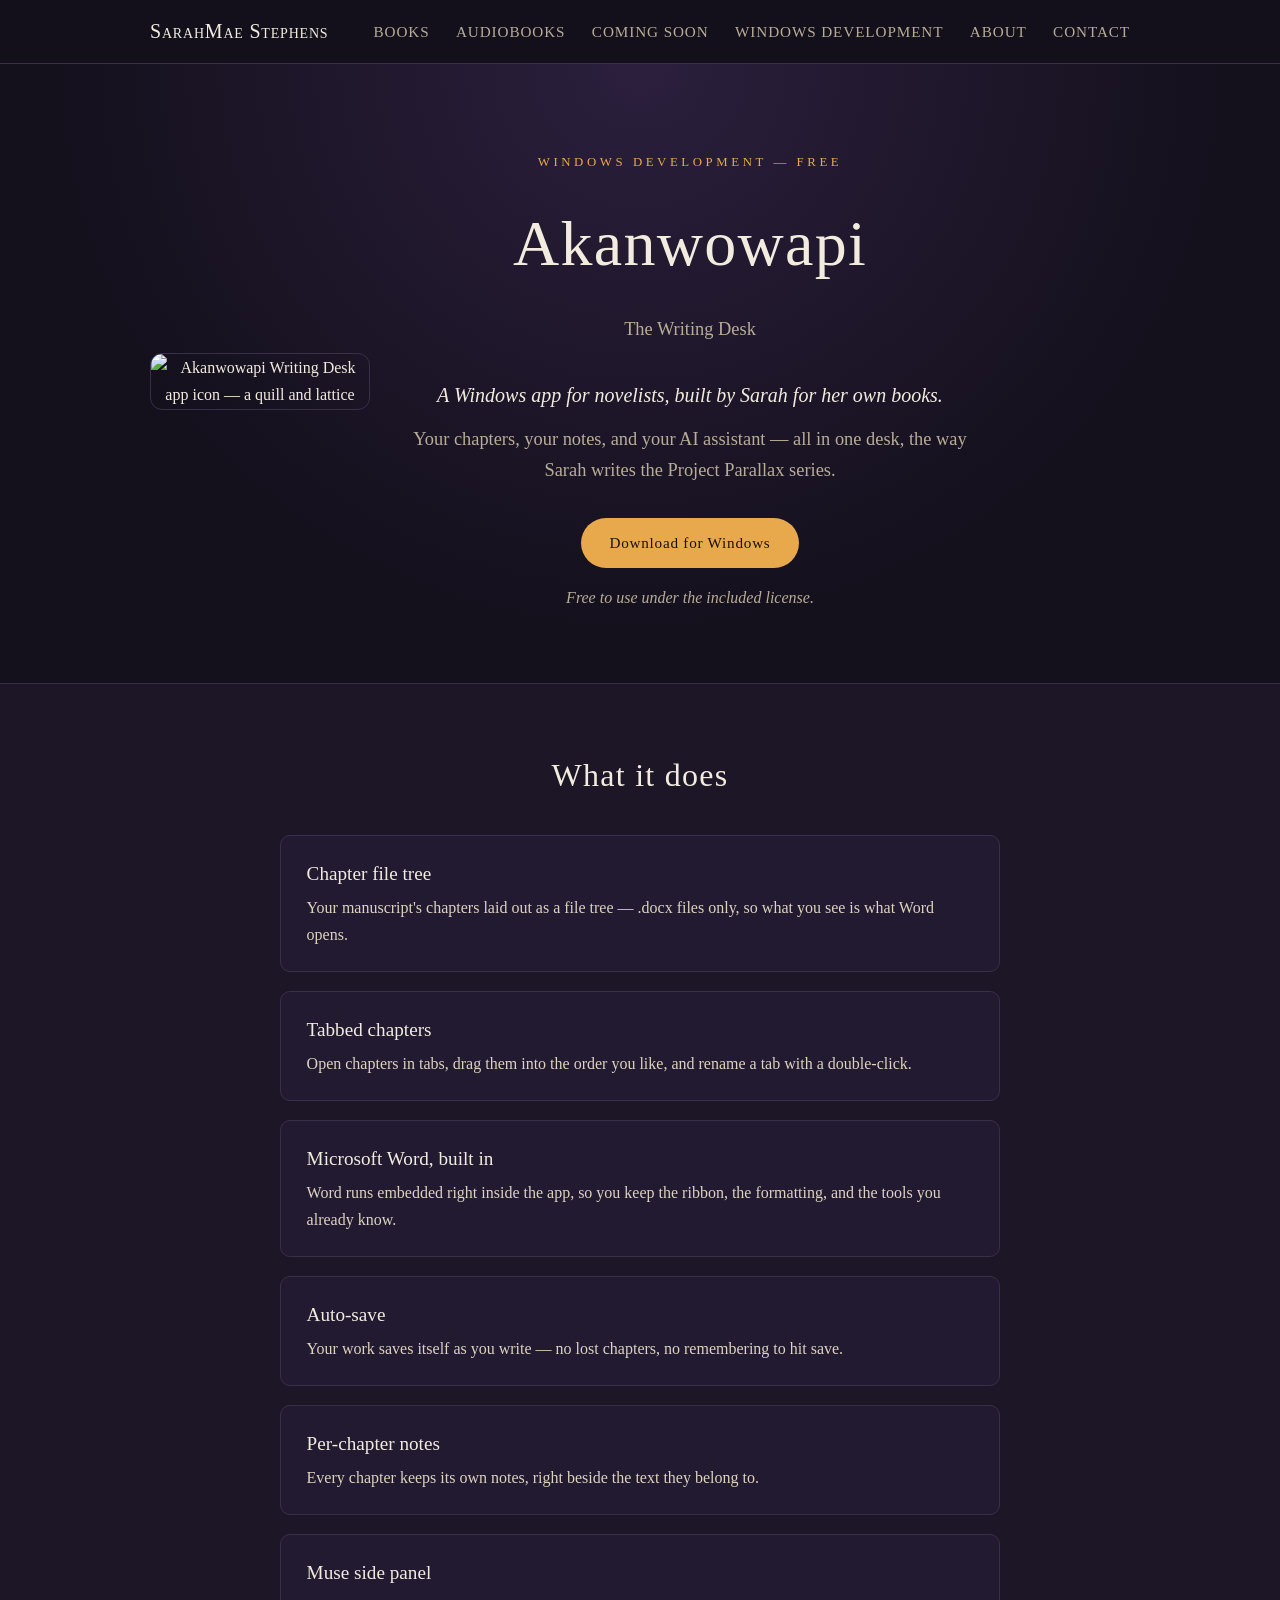
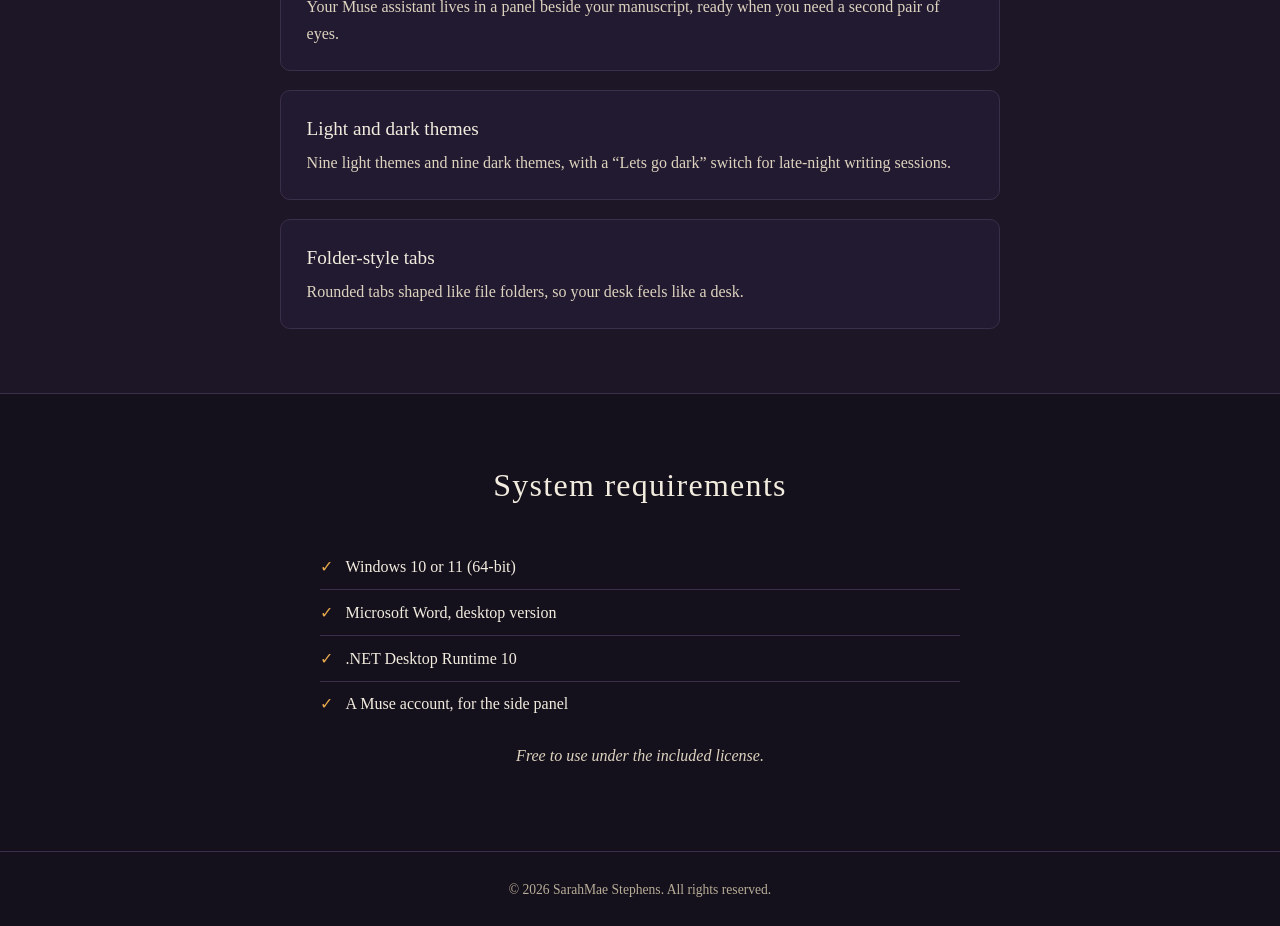
==== akanwowapi.html @ e160bc18 "publish akanwowapi.html" ====
<!DOCTYPE html>
<html lang="en">
<head>
  <meta charset="UTF-8">
  <meta name="viewport" content="width=device-width, initial-scale=1.0">
  <title>Akanwowapi — Writing Desk for Windows | SarahMae Stephens</title>
  <meta name="description" content="Akanwowapi is a free Windows writing desk for novelists, built by author SarahMae Stephens for her own books. Tabbed chapters, Word built in, auto-save, per-chapter notes, and a Muse side panel.">
  <link rel="stylesheet" href="styles.css">
  <style>
    .app-hero { display: flex; gap: 2.5rem; align-items: center; flex-wrap: wrap; }
    .app-hero img { width: 220px; max-width: 55vw; border-radius: 12px; border: 1px solid var(--line); }
    .app-hero .hook { font-size: 1.25rem; font-style: italic; margin: .75rem 0; }
    .feature-list { display: grid; gap: 1.2rem; max-width: 720px; margin: 0 auto; }
    .feature-list .audio-item p { margin-bottom: 0; }
    .req-list { list-style: none; padding: 0; }
    .req-list li { padding: 0.55rem 0 0.55rem 1.6rem; position: relative; border-bottom: 1px solid var(--line); }
    .req-list li:last-child { border-bottom: none; }
    .req-list li::before { content: "\2713"; position: absolute; left: 0; color: var(--accent); }
    .license-note { text-align: center; color: var(--muted); font-style: italic; margin-top: 1rem; }
  </style>
</head>
<body>
  <header class="site-header">
    <div class="wrap header-inner">
      <a class="brand" href="index.html">SarahMae Stephens</a>
      <nav>
        <a href="index.html#books">Books</a>
        <a href="index.html#audiobooks">Audiobooks</a>
        <a href="index.html#coming-soon">Coming Soon</a>
        <a href="index.html#windows-development">Windows Development</a>
        <a href="index.html#about">About</a>
        <a href="index.html#contact">Contact</a>
      </nav>
    </div>
  </header>

  <main>
    <section class="hero">
      <div class="wrap app-hero">
        <img src="assets/akanwowapi-icon.png" alt="Akanwowapi Writing Desk app icon — a quill and lattice">
        <div>
          <p class="kicker">Windows Development &mdash; Free</p>
          <h1>Akanwowapi</h1>
          <p class="lede">The Writing Desk</p>
          <p class="hook">A Windows app for novelists, built by Sarah for her own books.</p>
          <p class="lede">Your chapters, your notes, and your AI assistant &mdash; all in one desk, the way Sarah writes the Project Parallax series.</p>
          <div class="cta-row">
            <a class="btn" href="downloads/Akanwowapi%20Setup%20Ver-11.15.26.1419.EXE">Download for Windows</a><!-- Installer hosted on this site; version 11.15.26.1419 -->
          </div>
          <p class="license-note">Free to use under the included license.</p>
        </div>
      </div>
    </section>

    <section class="section section-alt">
      <div class="wrap">
        <h2>What it does</h2>
        <div class="feature-list">
          <article class="audio-item">
            <h4>Chapter file tree</h4>
            <p>Your manuscript's chapters laid out as a file tree &mdash; .docx files only, so what you see is what Word opens.</p>
          </article>
          <article class="audio-item">
            <h4>Tabbed chapters</h4>
            <p>Open chapters in tabs, drag them into the order you like, and rename a tab with a double-click.</p>
          </article>
          <article class="audio-item">
            <h4>Microsoft Word, built in</h4>
            <p>Word runs embedded right inside the app, so you keep the ribbon, the formatting, and the tools you already know.</p>
          </article>
          <article class="audio-item">
            <h4>Auto-save</h4>
            <p>Your work saves itself as you write &mdash; no lost chapters, no remembering to hit save.</p>
          </article>
          <article class="audio-item">
            <h4>Per-chapter notes</h4>
            <p>Every chapter keeps its own notes, right beside the text they belong to.</p>
          </article>
          <article class="audio-item">
            <h4>Muse side panel</h4>
            <p>Your Muse assistant lives in a panel beside your manuscript, ready when you need a second pair of eyes.</p>
          </article>
          <article class="audio-item">
            <h4>Light and dark themes</h4>
            <p>Nine light themes and nine dark themes, with a &ldquo;Lets go dark&rdquo; switch for late-night writing sessions.</p>
          </article>
          <article class="audio-item">
            <h4>Folder-style tabs</h4>
            <p>Rounded tabs shaped like file folders, so your desk feels like a desk.</p>
          </article>
        </div>
      </div>
    </section>

    <section class="section">
      <div class="wrap narrow">
        <h2>System requirements</h2>
        <ul class="req-list">
          <li>Windows 10 or 11 (64-bit)</li>
          <li>Microsoft Word, desktop version</li>
          <li>.NET Desktop Runtime 10</li>
          <li>A Muse account, for the side panel</li>
        </ul>
        <p class="license-note">Free to use under the included license.</p>
      </div>
    </section>
  </main>

  <footer class="site-footer">
    <div class="wrap">
      <p>&copy; 2026 SarahMae Stephens. All rights reserved.</p>
    </div>
  </footer>
</body>
</html>
---- styles.css ----
:root {
  --bg: #14101c;
  --bg-alt: #1d1626;
  --ink: #f2ecdf;
  --muted: #b8ad97;
  --accent: #e8a94c;
  --accent-deep: #b97a2a;
  --card: #221a30;
  --line: #3a2f4a;
}

* { box-sizing: border-box; margin: 0; padding: 0; }

body {
  font-family: Georgia, "Times New Roman", serif;
  background: var(--bg);
  color: var(--ink);
  line-height: 1.7;
}

.wrap { max-width: 1020px; margin: 0 auto; padding: 0 1.25rem; }
.wrap.narrow { max-width: 680px; }

/* Header */
.site-header {
  position: sticky; top: 0; z-index: 10;
  background: rgba(20, 16, 28, 0.94);
  border-bottom: 1px solid var(--line);
}
.header-inner {
  display: flex; align-items: center; justify-content: space-between;
  padding-top: 0.9rem; padding-bottom: 0.9rem;
}
.brand {
  font-size: 1.25rem; letter-spacing: 0.04em;
  color: var(--ink); text-decoration: none; font-variant: small-caps;
}
nav a {
  color: var(--muted); text-decoration: none; margin-left: 1.4rem;
  font-size: 0.95rem; letter-spacing: 0.06em; text-transform: uppercase;
}
nav a:hover { color: var(--accent); }

/* Hero */
.hero {
  padding: 5.5rem 0 4.5rem;
  background: radial-gradient(ellipse at 50% 0%, #2b1f3d 0%, var(--bg) 65%);
  text-align: center;
}
.kicker {
  color: var(--accent); text-transform: uppercase; letter-spacing: 0.28em;
  font-size: 0.8rem; margin-bottom: 1rem;
}
.hero h1 {
  font-size: clamp(2.4rem, 6vw, 4rem);
  font-weight: 400; letter-spacing: 0.02em; margin-bottom: 1rem;
}
.lede { color: var(--muted); font-size: 1.15rem; max-width: 560px; margin: 0 auto 2rem; }
.cta-row { display: flex; gap: 0.9rem; justify-content: center; flex-wrap: wrap; }
.btn {
  display: inline-block; padding: 0.75rem 1.8rem;
  background: var(--accent); color: #1a1206; text-decoration: none;
  border-radius: 999px; font-size: 0.95rem; letter-spacing: 0.05em;
  font-family: inherit;
}
.btn:hover { background: #f4bc66; }
.btn-ghost { background: transparent; color: var(--ink); border: 1px solid var(--line); }
.btn-ghost:hover { border-color: var(--accent); color: var(--accent); background: transparent; }

/* Sections */
.section { padding: 4rem 0; }
.section-alt { background: var(--bg-alt); border-top: 1px solid var(--line); border-bottom: 1px solid var(--line); }
.section h2 {
  font-size: 2rem; font-weight: 400; margin-bottom: 2rem;
  text-align: center; letter-spacing: 0.04em;
}
.series-title {
  color: var(--accent); font-weight: 400; font-size: 1.3rem;
  margin: 2.5rem 0 1.4rem; letter-spacing: 0.06em;
}
.series-title:first-of-type { margin-top: 0; }

/* Books */
.book-grid {
  display: grid; grid-template-columns: repeat(auto-fill, minmax(210px, 1fr));
  gap: 1.8rem; margin-bottom: 1rem;
}
.book-card {
  background: var(--card); border: 1px solid var(--line);
  border-radius: 10px; overflow: hidden; text-align: center;
  padding-bottom: 1.2rem;
}
.book-card img { width: 100%; height: auto; display: block; aspect-ratio: 2 / 3; object-fit: cover; }
.book-card h4 { font-size: 1.05rem; font-weight: 400; margin: 1rem 0.8rem 0.2rem; }
.series-tag { color: var(--muted); font-size: 0.85rem; font-style: italic; }
.store-note { color: var(--muted); text-align: center; margin-top: 2.5rem; font-style: italic; }

/* About / contact */
.section p { margin-bottom: 1.1rem; color: #ddd3bf; }
.email { font-size: 1.25rem; text-align: center; margin: 1.6rem 0; }
.email a { color: var(--accent); text-decoration: none; border-bottom: 1px solid var(--accent-deep); }
.email a:hover { color: #f4bc66; }
.socials { display: flex; flex-wrap: wrap; gap: 0.7rem; justify-content: center; margin-top: 1.8rem; }
.socials a {
  color: var(--ink); text-decoration: none; font-size: 0.9rem;
  border: 1px solid var(--line); border-radius: 999px; padding: 0.45rem 1.1rem;
}
.socials a:hover { border-color: var(--accent); color: var(--accent); }

/* Footer */
.site-footer { border-top: 1px solid var(--line); padding: 1.6rem 0; text-align: center; }
.site-footer p { color: var(--muted); font-size: 0.85rem; }

/* Audiobooks */
.section-lede { text-align: center; color: var(--muted); max-width: 640px; margin: -1rem auto 2.2rem; }
.audio-list { display: grid; gap: 1.2rem; max-width: 720px; margin: 0 auto; }
.audio-item {
  background: var(--card); border: 1px solid var(--line);
  border-radius: 10px; padding: 1.4rem 1.6rem;
}
.audio-item h4 { font-size: 1.2rem; font-weight: 400; margin-bottom: 0.2rem; }
.audio-item .series-tag { margin-bottom: 1rem; }
.audio-links { display: flex; gap: 0.8rem; flex-wrap: wrap; }
.link-btn {
  display: inline-block; padding: 0.55rem 1.35rem;
  border: 1px solid var(--accent); color: var(--accent); text-decoration: none;
  border-radius: 999px; font-size: 0.9rem; letter-spacing: 0.03em;
}
.link-btn:hover { background: var(--accent); color: #1a1206; }
.link-btn.solid { background: var(--accent); color: #1a1206; }
.link-btn.solid:hover { background: #f4bc66; }
.promo-note { color: var(--muted); font-size: 0.85rem; font-style: italic; margin-top: 0.9rem; }

/* Coming soon blurbs */
.book-card .blurb summary { cursor: pointer; list-style: none; }
.book-card .blurb summary::-webkit-details-marker { display: none; }
.tap-hint {
  display: inline-block; color: var(--accent);
  font-size: 0.8rem; font-style: italic; margin: 0.4rem 0 0.6rem;
}
.blurb[open] .tap-hint { display: none; }
.blurb-body { text-align: left; padding: 0.4rem 1.2rem 0.6rem; }
.blurb-body p { font-size: 0.92rem; color: #ddd3bf; margin-bottom: 0.9rem; }

@media (max-width: 600px) {
  nav a { margin-left: 0.9rem; font-size: 0.82rem; }
  .hero { padding: 3.5rem 0 3rem; }
}
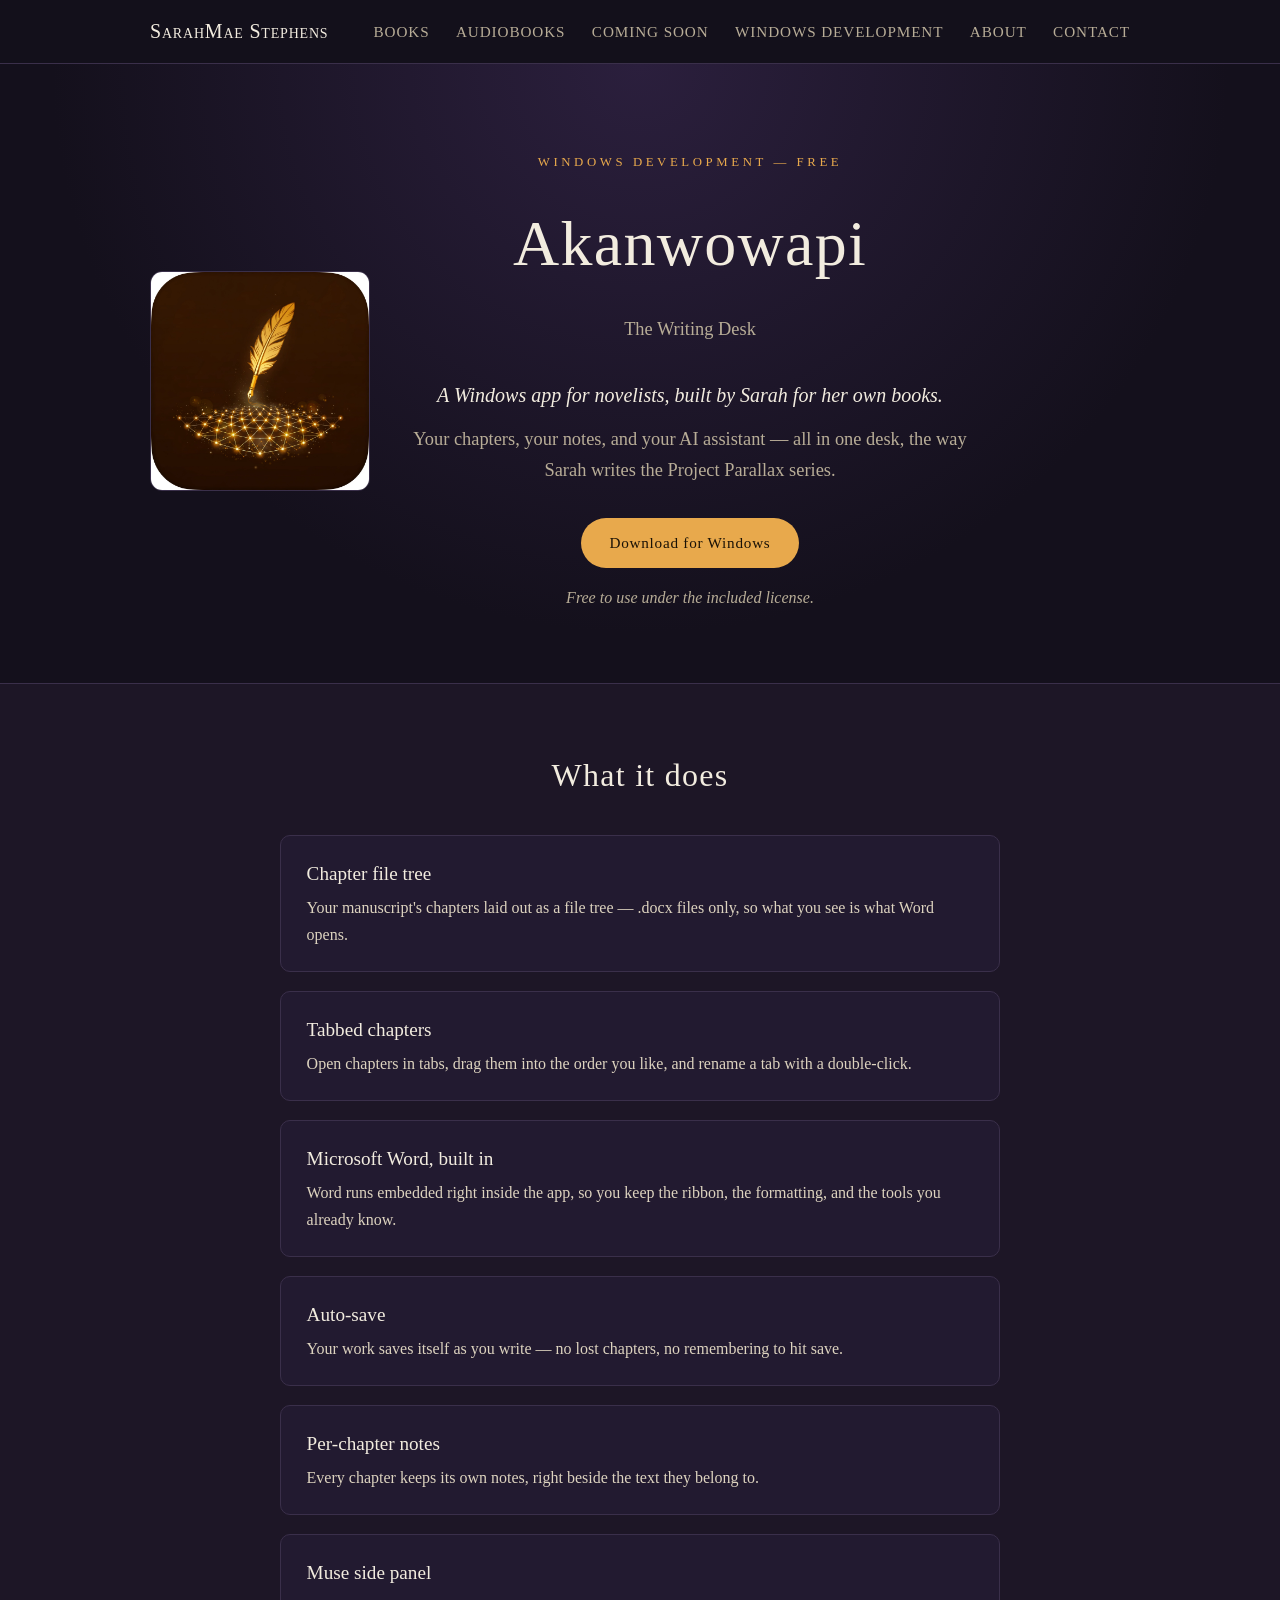
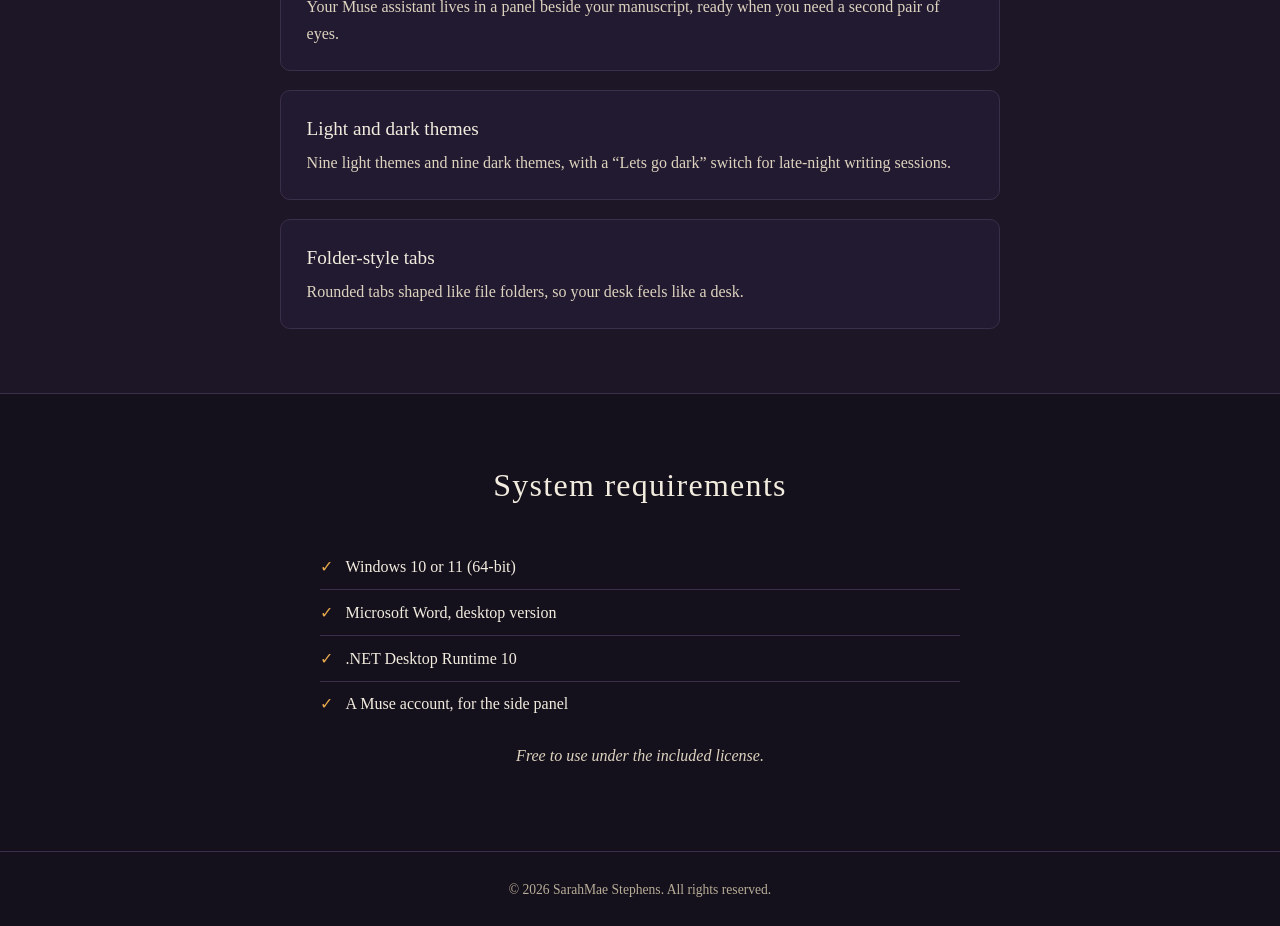
==== commit bd223159: "publish akanwowapi.html" ====
--- a/akanwowapi.html
+++ b/akanwowapi.html
@@ -45,7 +45,7 @@
           <p class="hook">A Windows app for novelists, built by Sarah for her own books.</p>
           <p class="lede">Your chapters, your notes, and your AI assistant &mdash; all in one desk, the way Sarah writes the Project Parallax series.</p>
           <div class="cta-row">
-            <a class="btn" href="downloads/Akanwowapi%20Setup%20Ver-11.15.26.1419.EXE">Download for Windows</a><!-- Installer hosted on this site; version 11.15.26.1419 -->
+            <a class="btn" href="downloads/Akanwowapi%20Setup%20Ver-11.15.26.1445.EXE">Download for Windows</a><!-- Installer hosted on this site; version 11.15.26.1445 -->
           </div>
           <p class="license-note">Free to use under the included license.</p>
         </div>
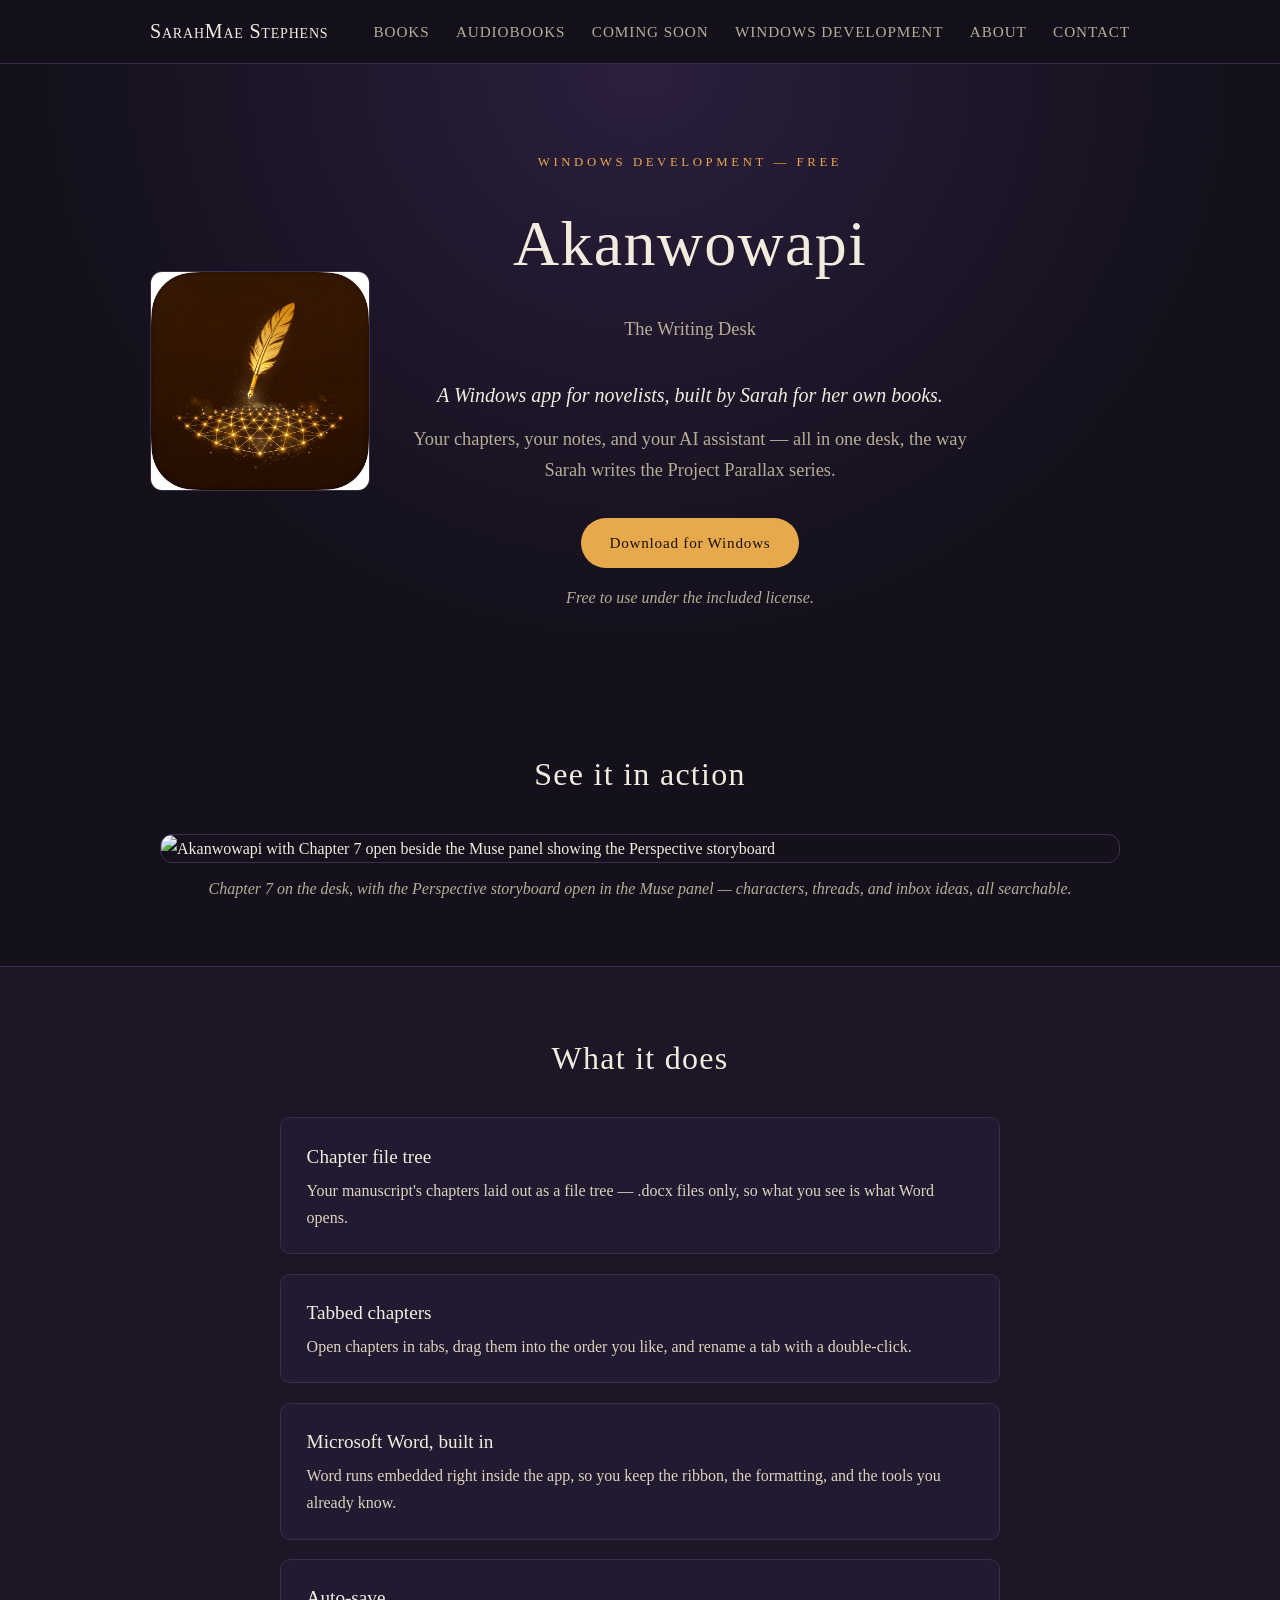
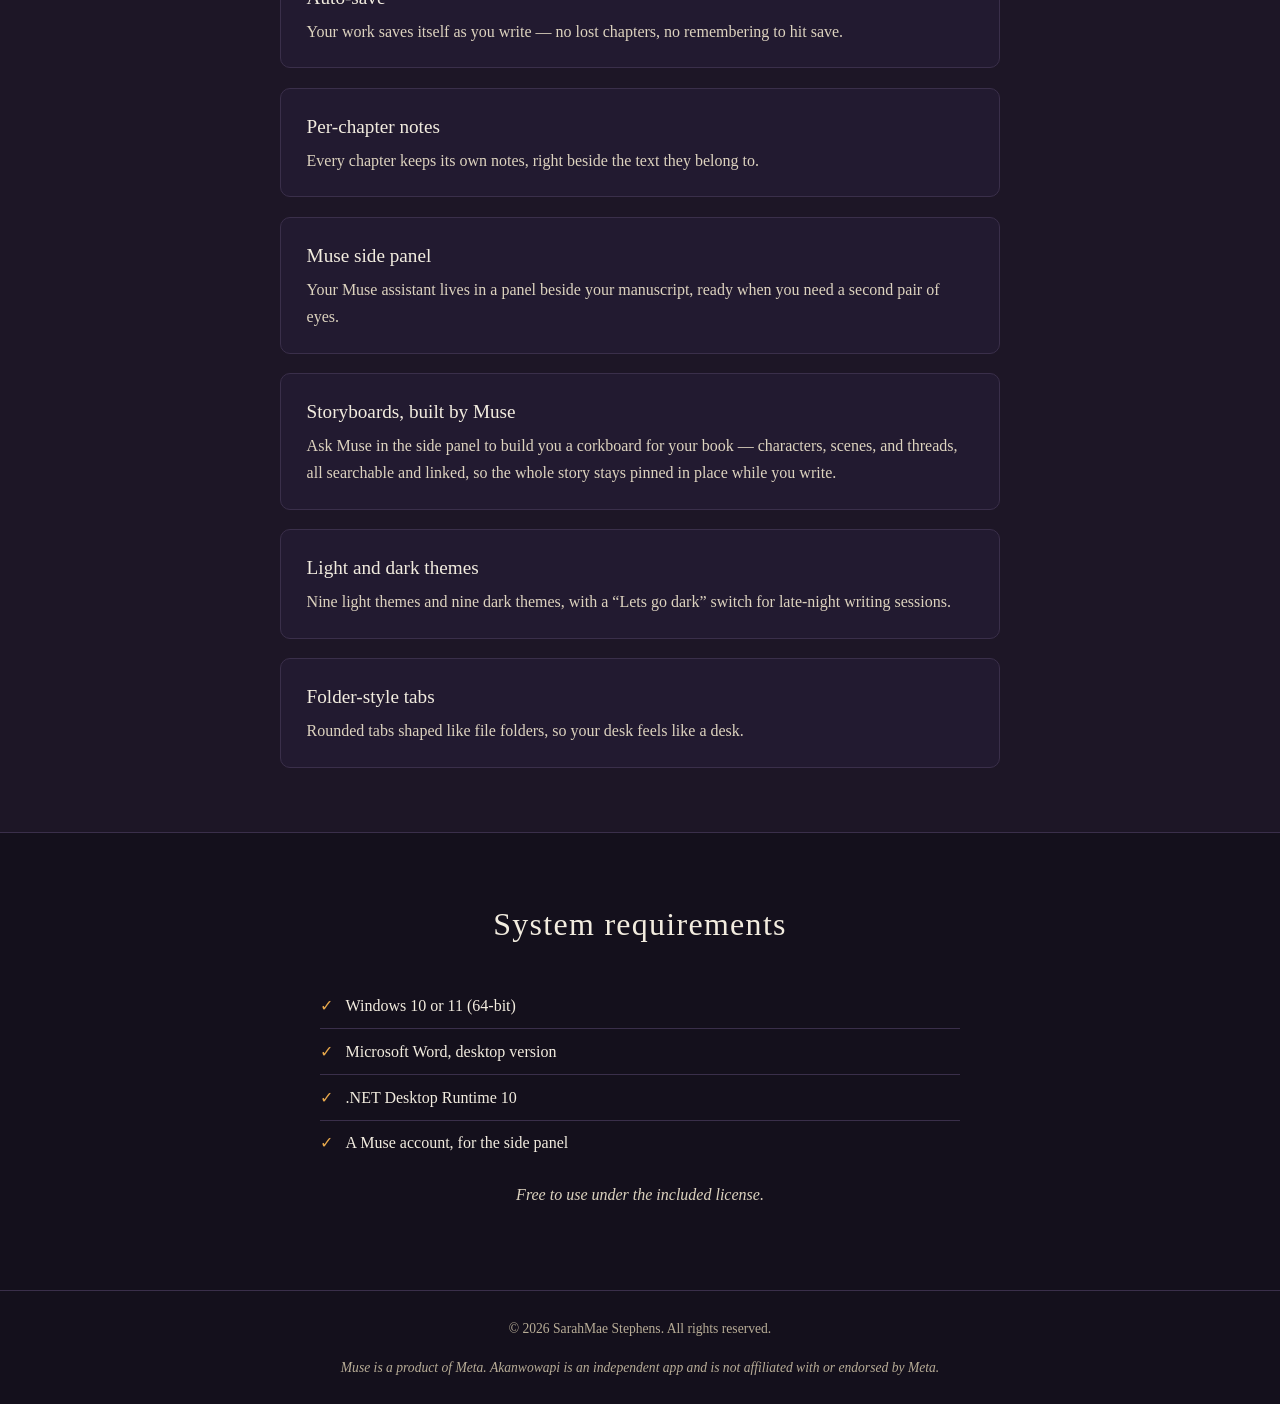
==== commit aa190187: "publish akanwowapi.html" ====
--- a/akanwowapi.html
+++ b/akanwowapi.html
@@ -17,6 +17,9 @@
     .req-list li:last-child { border-bottom: none; }
     .req-list li::before { content: "\2713"; position: absolute; left: 0; color: var(--accent); }
     .license-note { text-align: center; color: var(--muted); font-style: italic; margin-top: 1rem; }
+    .app-shot { margin: 0 auto; max-width: 960px; }
+    .app-shot img { width: 100%; border-radius: 12px; border: 1px solid var(--line); display: block; }
+    .app-shot figcaption { text-align: center; color: var(--muted); font-style: italic; margin-top: .75rem; }
   </style>
 </head>
 <body>
@@ -52,6 +55,16 @@
       </div>
     </section>
 
+    <section class="section">
+      <div class="wrap">
+        <h2>See it in action</h2>
+        <figure class="app-shot">
+          <img src="assets/akanwowapi-storyboard.png" alt="Akanwowapi with Chapter 7 open beside the Muse panel showing the Perspective storyboard" loading="lazy">
+          <figcaption>Chapter 7 on the desk, with the Perspective storyboard open in the Muse panel &mdash; characters, threads, and inbox ideas, all searchable.</figcaption>
+        </figure>
+      </div>
+    </section>
+
     <section class="section section-alt">
       <div class="wrap">
         <h2>What it does</h2>
@@ -79,6 +92,10 @@
           <article class="audio-item">
             <h4>Muse side panel</h4>
             <p>Your Muse assistant lives in a panel beside your manuscript, ready when you need a second pair of eyes.</p>
+          </article>
+          <article class="audio-item">
+            <h4>Storyboards, built by Muse</h4>
+            <p>Ask Muse in the side panel to build you a corkboard for your book &mdash; characters, scenes, and threads, all searchable and linked, so the whole story stays pinned in place while you write.</p>
           </article>
           <article class="audio-item">
             <h4>Light and dark themes</h4>
@@ -109,6 +126,7 @@
   <footer class="site-footer">
     <div class="wrap">
       <p>&copy; 2026 SarahMae Stephens. All rights reserved.</p>
+      <p class="license-note">Muse is a product of Meta. Akanwowapi is an independent app and is not affiliated with or endorsed by Meta.</p>
     </div>
   </footer>
 </body>
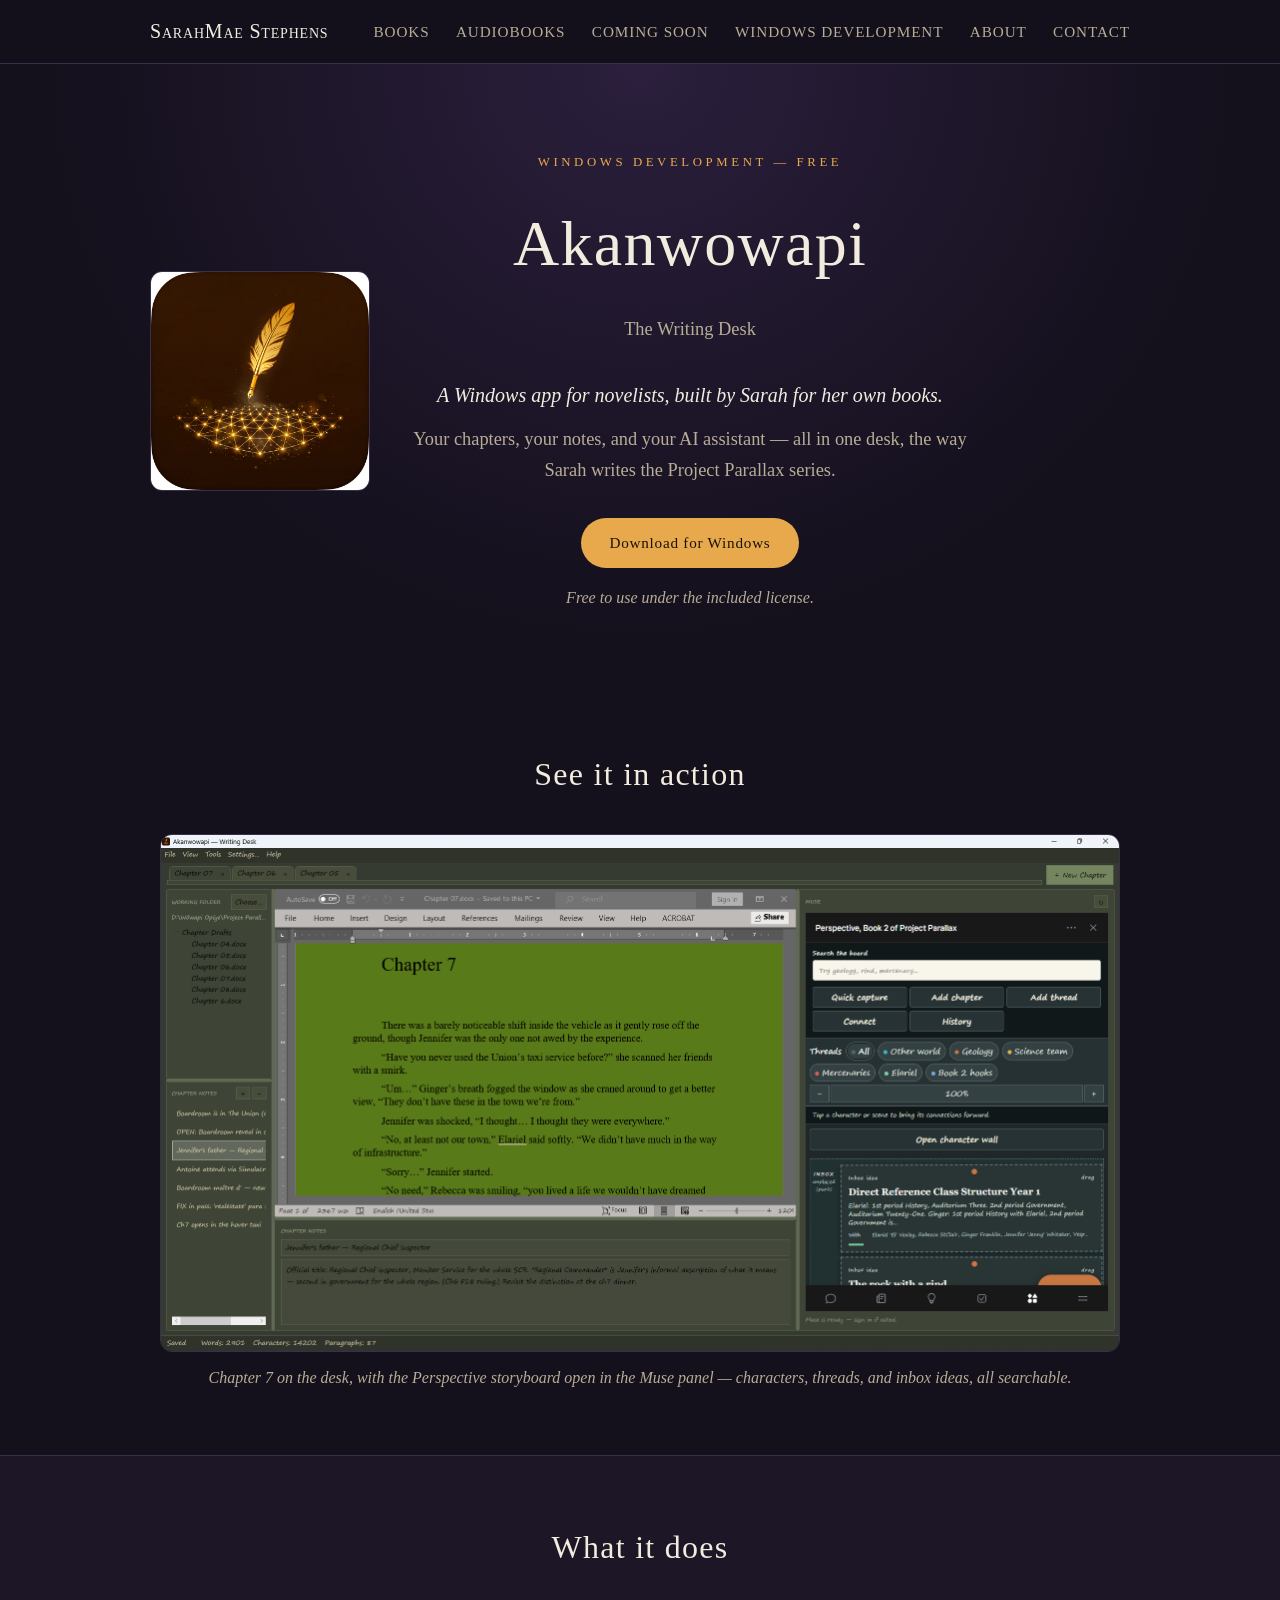
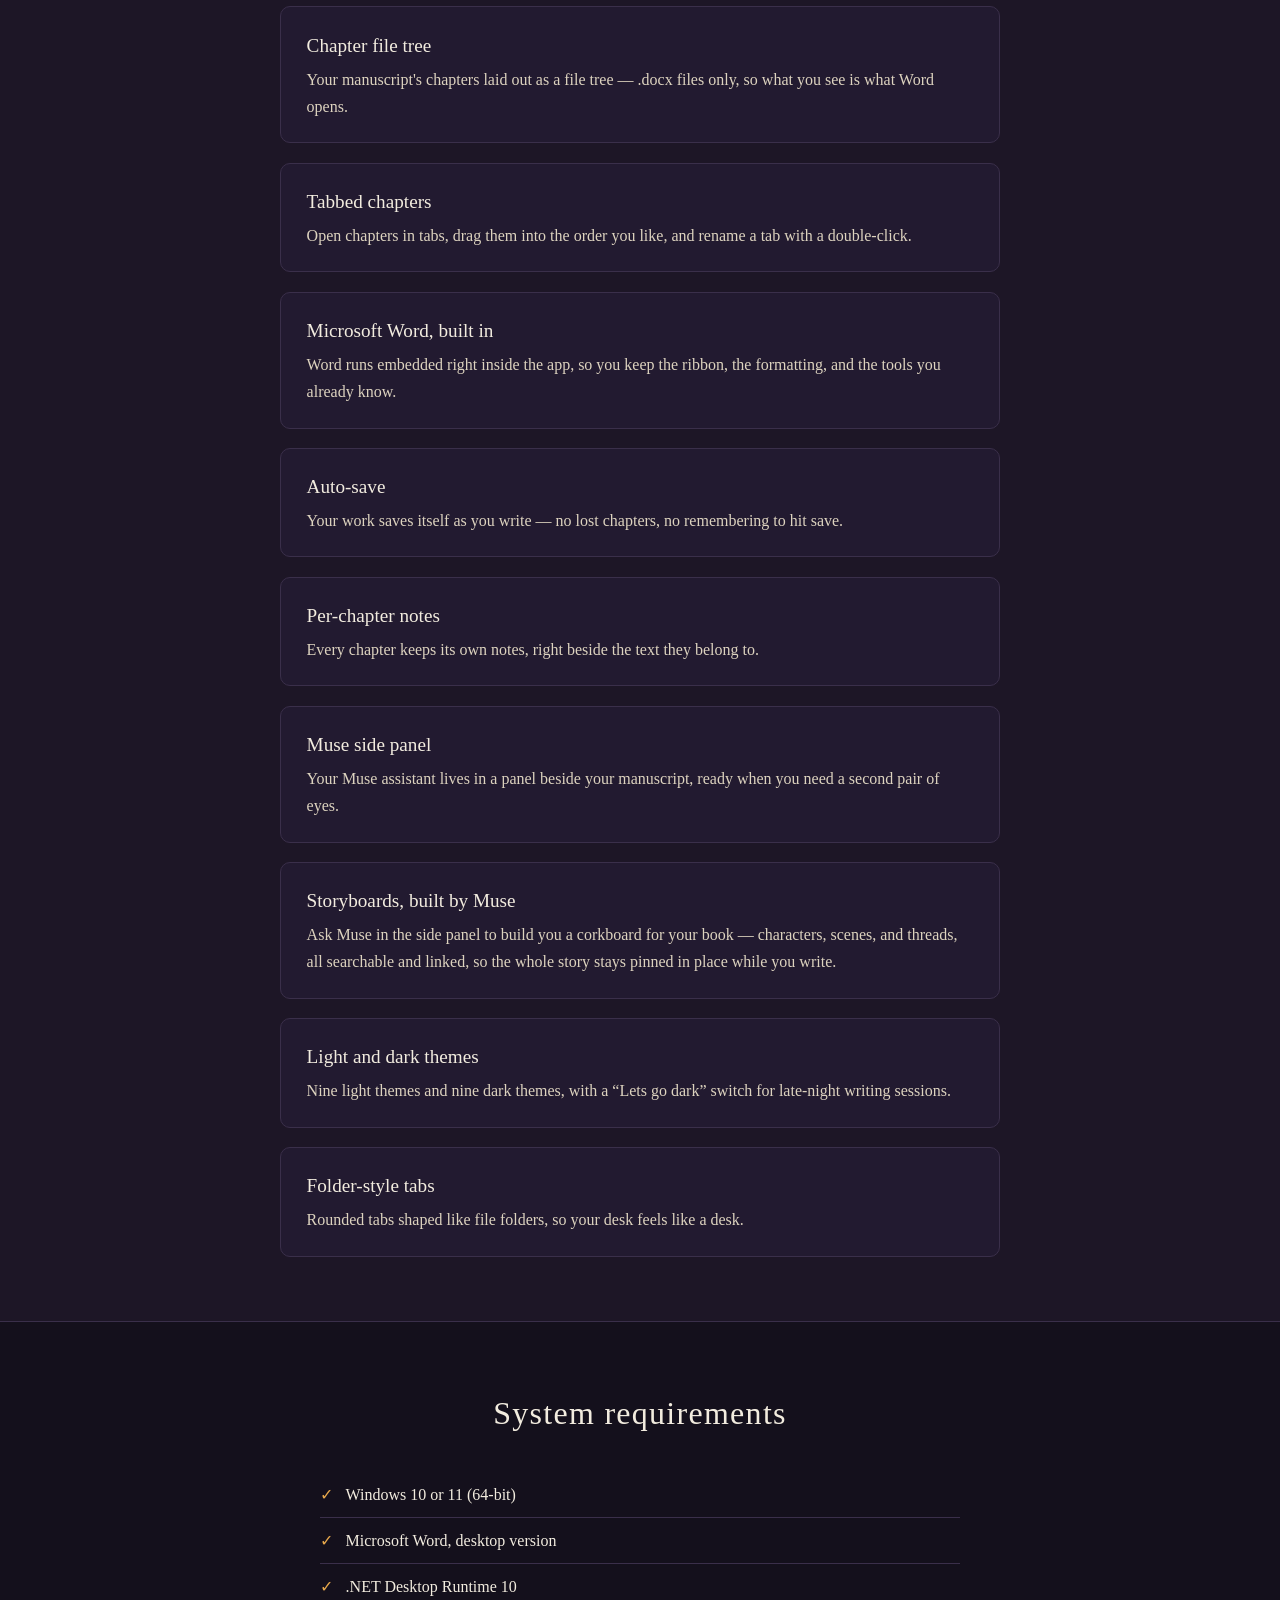
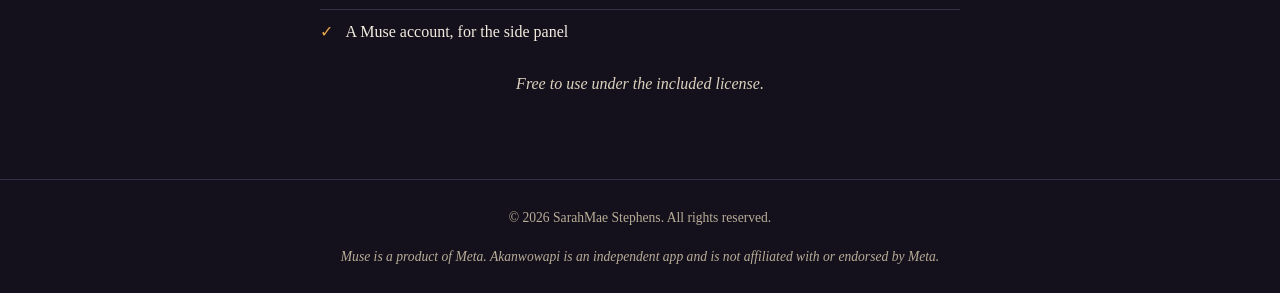
==== commit a69d04d6: "publish akanwowapi.html" ====
--- a/akanwowapi.html
+++ b/akanwowapi.html
@@ -48,7 +48,7 @@
           <p class="hook">A Windows app for novelists, built by Sarah for her own books.</p>
           <p class="lede">Your chapters, your notes, and your AI assistant &mdash; all in one desk, the way Sarah writes the Project Parallax series.</p>
           <div class="cta-row">
-            <a class="btn" href="downloads/Akanwowapi%20Setup%20Ver-11.15.26.1445.EXE">Download for Windows</a><!-- Installer hosted on this site; version 11.15.26.1445 -->
+            <a class="btn" href="downloads/Akanwowapi%20Setup%20Ver-11.17.26.0938.EXE">Download for Windows</a><!-- Installer hosted on this site; version 11.17.26.0938 -->
           </div>
           <p class="license-note">Free to use under the included license.</p>
         </div>
